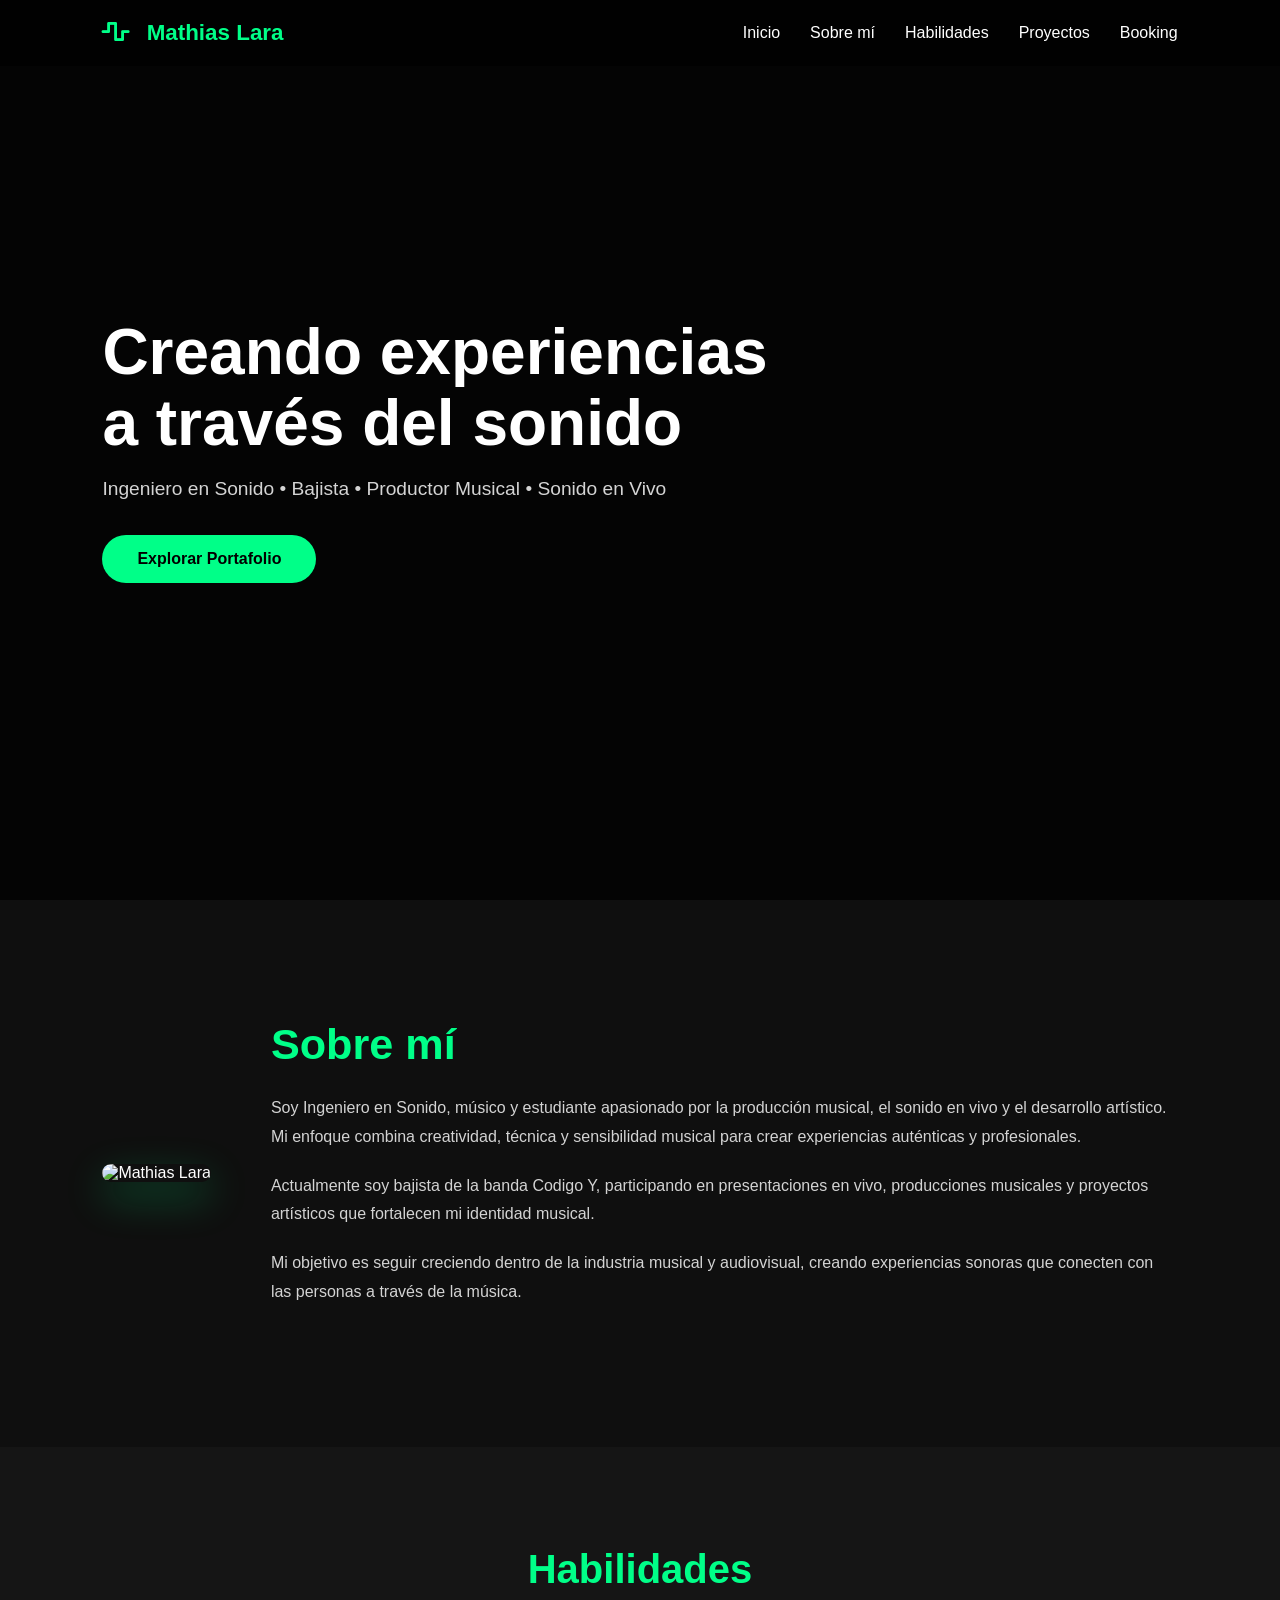
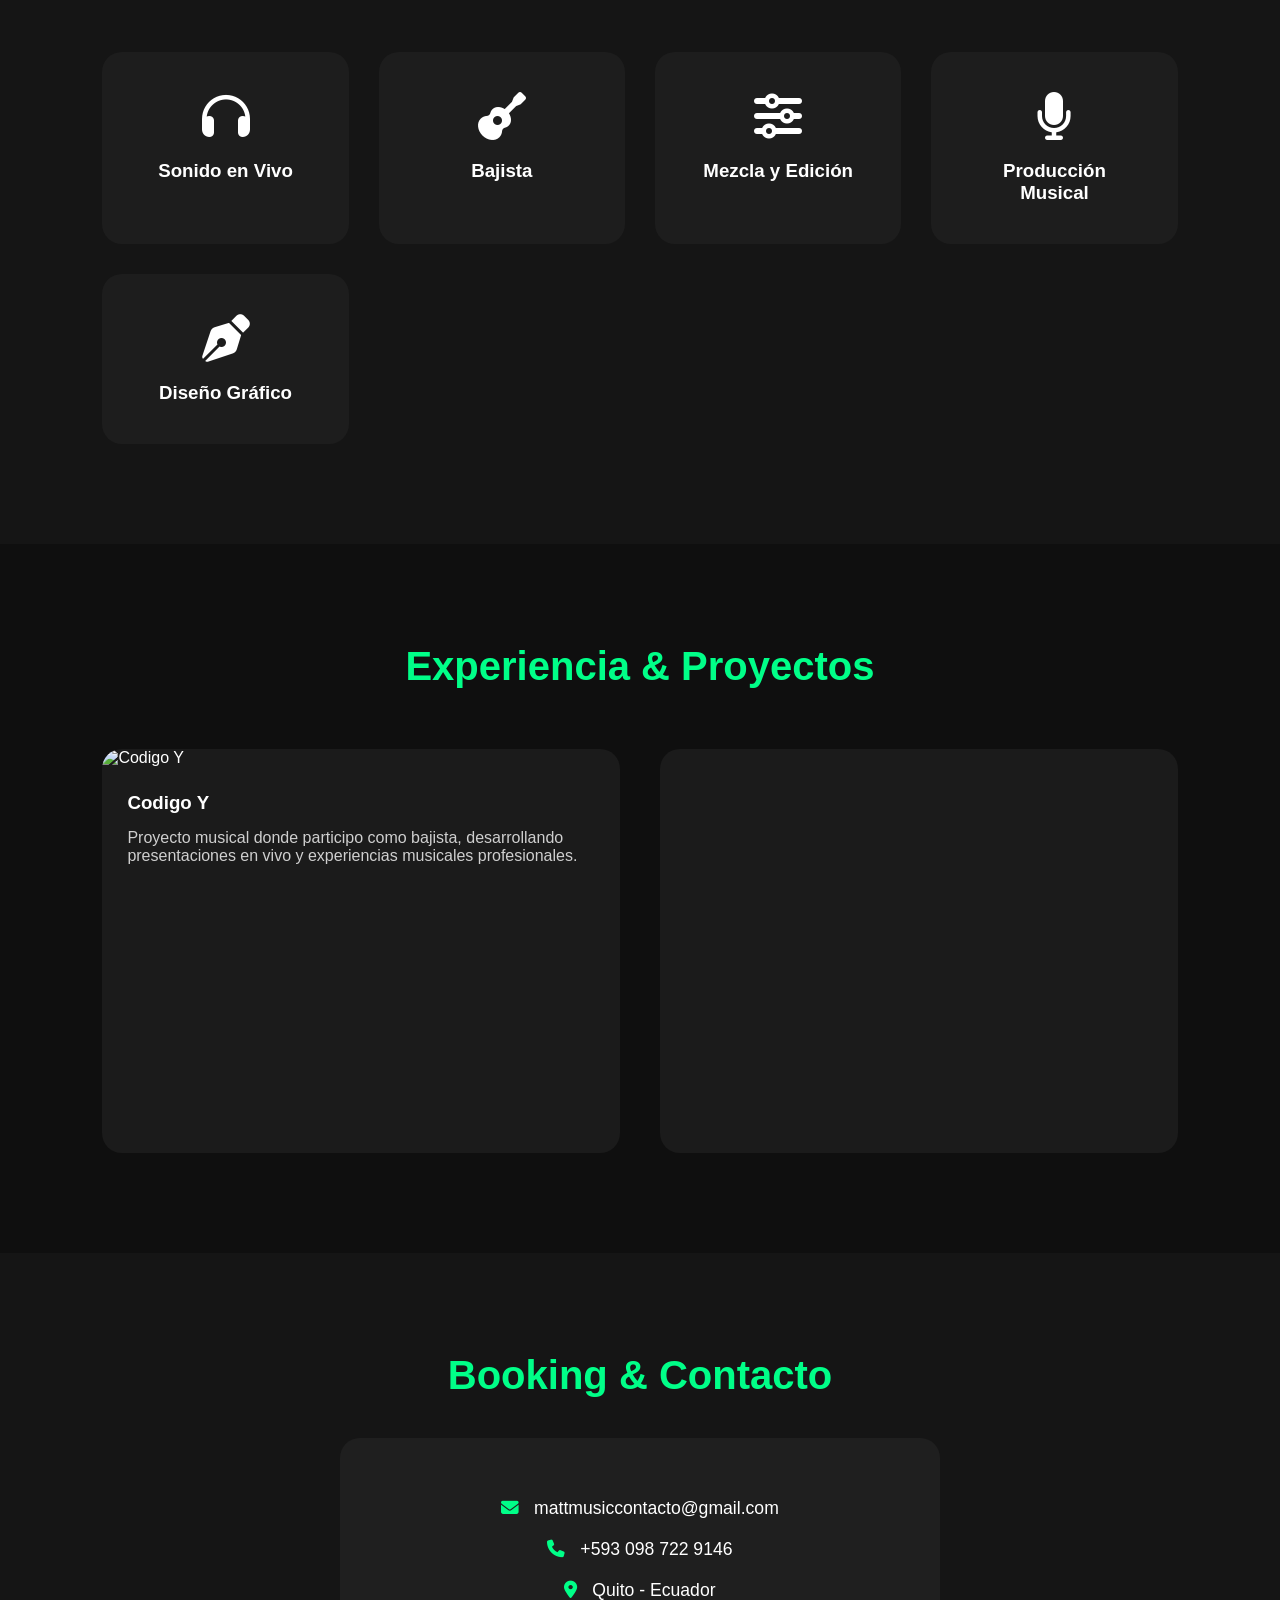
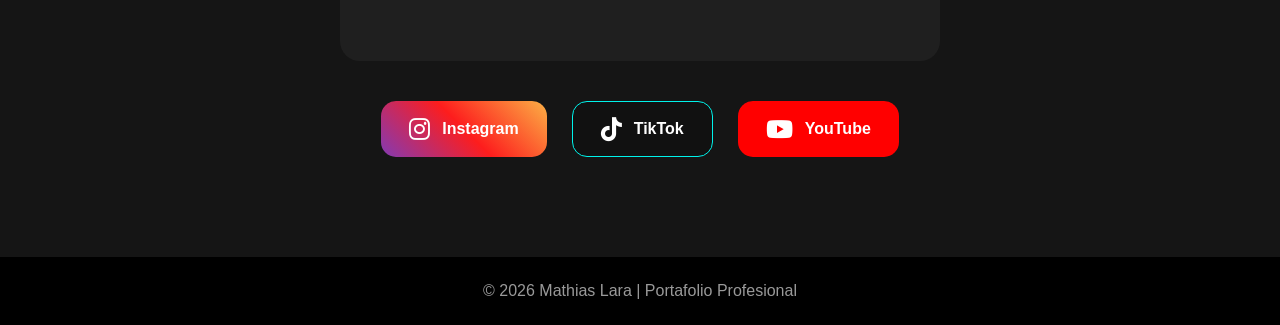
==== Index.html @ 3f1bfa64 "Pagina web" ====
<!DOCTYPE html>
<html lang="es">

<head>
  <meta charset="UTF-8" />
  <meta name="viewport" content="width=device-width, initial-scale=1.0" />

  <title>Mathias Lara | Portafolio Profesional</title>

  <!-- ICONOS -->
  <link rel="stylesheet"
    href="https://cdnjs.cloudflare.com/ajax/libs/font-awesome/6.5.1/css/all.min.css" />

  <!-- CSS -->
  <link rel="stylesheet" href="style.css" />
</head>

<body>

  <!-- NAVBAR -->
  <header class="navbar">

    <div class="logo">
      <i class="fa-solid fa-wave-square"></i>
      <span>Mathias Lara</span>
    </div>

    <nav>
      <ul id="menu">

        <li><a href="#inicio">Inicio</a></li>
        <li><a href="#sobre">Sobre mí</a></li>
        <li><a href="#habilidades">Habilidades</a></li>
        <li><a href="#proyectos">Proyectos</a></li>
        <li><a href="#contacto">Booking</a></li>

      </ul>
    </nav>

    <!-- MENU MOBILE -->
    <div class="menu-toggle" id="menu-toggle">
      <i class="fa-solid fa-bars"></i>
    </div>

  </header>

  <!-- HERO -->
  <section class="hero" id="inicio">

    <div class="overlay"></div>

    <div class="hero-content">

      <h1>Creando experiencias a través del sonido</h1>

      <p>
        Ingeniero en Sonido • Bajista • Productor Musical • Sonido en Vivo
      </p>

      <a href="#proyectos" class="btn">
        Explorar Portafolio
      </a>

    </div>

  </section>

  <!-- SOBRE MI -->
  <section class="about" id="sobre">

    <div class="about-image">

      <img
        src="https://res.cloudinary.com/da77ibnzb/image/upload/q_auto/f_auto/v1779986768/IMG_20260525_172858_390_bnqkyi.webp"
        alt="Mathias Lara">

    </div>

    <div class="about-text">

      <h2>Sobre mí</h2>

      <p>
        Soy Ingeniero en Sonido, músico y estudiante apasionado por la
        producción musical, el sonido en vivo y el desarrollo artístico.
        Mi enfoque combina creatividad, técnica y sensibilidad musical
        para crear experiencias auténticas y profesionales.
      </p>

      <p>
        Actualmente soy bajista de la banda Codigo Y, participando
        en presentaciones en vivo, producciones musicales y proyectos
        artísticos que fortalecen mi identidad musical.
      </p>

      <p>
        Mi objetivo es seguir creciendo dentro de la industria musical
        y audiovisual, creando experiencias sonoras que conecten con
        las personas a través de la música.
      </p>

    </div>

  </section>

  <!-- HABILIDADES -->
  <section class="skills-section" id="habilidades">

    <h2>Habilidades</h2>

    <div class="skills">

      <div class="card">
        <i class="fa-solid fa-headphones"></i>
        <h3>Sonido en Vivo</h3>
      </div>

      <div class="card">
        <i class="fa-solid fa-guitar"></i>
        <h3>Bajista</h3>
      </div>

      <div class="card">
        <i class="fa-solid fa-sliders"></i>
        <h3>Mezcla y Edición</h3>
      </div>

      <div class="card">
        <i class="fa-solid fa-microphone"></i>
        <h3>Producción Musical</h3>
      </div>

      <div class="card">
        <i class="fa-solid fa-pen-nib"></i>
        <h3>Diseño Gráfico</h3>
      </div>

    </div>

  </section>

  <!-- PROYECTOS -->
  <section class="projects" id="proyectos">

    <h2>Experiencia & Proyectos</h2>

    <div class="project-container">

      <!-- CARD 1 -->
      <div class="project-card">

        <img
          src="https://res.cloudinary.com/da77ibnzb/image/upload/q_auto/f_auto/v1779986769/IMG_2193_uftrvx.jpg"
          alt="Codigo Y">

        <div class="project-info">

          <h3>Codigo Y</h3>

          <p>
            Proyecto musical donde participo como bajista,
            desarrollando presentaciones en vivo y experiencias
            musicales profesionales.
          </p>

        </div>

      </div>

      <!-- VIDEO -->
      <div class="project-card video-card">

        <iframe
          src="https://www.youtube.com/embed/Nsy9XnANJlo"
          title="YouTube video player"
          frameborder="0"
          allowfullscreen>
        </iframe>

      </div>

    </div>

  </section>

  <!-- CONTACTO -->
  <section class="contact" id="contacto">

    <h2>Booking & Contacto</h2>

    <div class="contact-box">

      <p>
        <i class="fa-solid fa-envelope"></i>
        mattmusiccontacto@gmail.com
      </p>

      <p>
        <i class="fa-solid fa-phone"></i>
        +593 098 722 9146
      </p>

      <p>
        <i class="fa-solid fa-location-dot"></i>
        Quito - Ecuador
      </p>

    </div>

    <!-- REDES -->
    <div class="socials">

      <a href="https://www.instagram.com/mathy_labeni?igsh=MW1oMDUxaHg4bzRxdA=="
        target="_blank"
        class="social instagram">

        <i class="fa-brands fa-instagram"></i>
        <span>Instagram</span>

      </a>

      <a href="https://www.tiktok.com/@mathy_labeni?_r=1&_t=ZS-96kM5FKEVtN"
        target="_blank"
        class="social tiktok">

        <i class="fa-brands fa-tiktok"></i>
        <span>TikTok</span>

      </a>

      <a href="https://youtube.com/@matt_sound?si=OAYqrcXUtnCX9LEP"
        target="_blank"
        class="social youtube">

        <i class="fa-brands fa-youtube"></i>
        <span>YouTube</span>

      </a>

    </div>

  </section>

  <!-- FOOTER -->
  <footer>

    <p>
      © 2026 Mathias Lara | Portafolio Profesional
    </p>

  </footer>

  <!-- JS -->
  <script src="script.js"></script>

</body>

</html>
---- style.css ----
/* RESET */

*{
  margin:0;
  padding:0;
  box-sizing:border-box;
  font-family:'Segoe UI', sans-serif;
}

html{
  scroll-behavior:smooth;
}

body{
  background:#0f0f0f;
  color:white;
  overflow-x:hidden;
}

/* NAVBAR */

.navbar{
  position:fixed;
  top:0;
  left:0;
  width:100%;
  display:flex;
  justify-content:space-between;
  align-items:center;
  padding:20px 8%;
  z-index:1000;
  background:rgba(0,0,0,0.6);
  backdrop-filter:blur(10px);
}

.logo{
  font-size:1.4rem;
  font-weight:bold;
  color:#00ff88;
}

.logo i{
  margin-right:10px;
}

nav ul{
  display:flex;
  gap:30px;
  list-style:none;
}

nav ul li a{
  text-decoration:none;
  color:white;
  font-weight:500;
  transition:0.3s;
}

nav ul li a:hover{
  color:#00ff88;
}

/* MENU MOBILE */

.menu-toggle{
  display:none;
  font-size:1.6rem;
  cursor:pointer;
}

/* HERO */

.hero{
  height:100vh;

  background:
  linear-gradient(rgba(0,0,0,0.75),
  rgba(0,0,0,0.75)),

  url('https://res.cloudinary.com/da77ibnzb/image/upload/q_auto/f_auto/v1779986769/IMG_2193_uftrvx.jpg');

  background-size:cover;
  background-position:center;
  display:flex;
  align-items:center;
  padding:0 8%;
}

.hero-content{
  max-width:700px;
}

.hero h1{
  font-size:4rem;
  margin-bottom:20px;
  line-height:1.1;
}

.hero p{
  font-size:1.2rem;
  color:#d4d4d4;
  margin-bottom:35px;
}

.btn{
  display:inline-block;
  padding:15px 35px;
  border-radius:50px;
  background:#00ff88;
  color:black;
  text-decoration:none;
  font-weight:bold;
  transition:0.3s;
}

.btn:hover{
  transform:translateY(-5px);
  background:white;
}

/* ABOUT */

.about{
  padding:120px 8%;
  display:flex;
  align-items:center;
  gap:60px;
  flex-wrap:wrap;
}

.about-image img{
  width:350px;
  border-radius:20px;
  box-shadow:0 15px 40px rgba(0,255,136,0.3);
}

.about-text{
  flex:1;
}

.about-text h2{
  font-size:2.7rem;
  color:#00ff88;
  margin-bottom:25px;
}

.about-text p{
  color:#d3d3d3;
  line-height:1.8;
  margin-bottom:20px;
}

/* SKILLS */

.skills-section{
  background:#151515;
  padding:100px 8%;
}

.skills-section h2{
  text-align:center;
  margin-bottom:60px;
  color:#00ff88;
  font-size:2.5rem;
}

.skills{
  display:grid;
  grid-template-columns:repeat(auto-fit,minmax(220px,1fr));
  gap:30px;
}

.card{
  background:#1d1d1d;
  padding:40px;
  border-radius:20px;
  text-align:center;
  transition:0.4s;
}

.card:hover{
  transform:translateY(-10px);
  background:#00ff88;
  color:black;
}

.card i{
  font-size:3rem;
  margin-bottom:20px;
}

/* PROJECTS */

.projects{
  padding:100px 8%;
}

.projects h2{
  text-align:center;
  margin-bottom:60px;
  color:#00ff88;
  font-size:2.5rem;
}

.project-container{
  display:grid;
  grid-template-columns:repeat(auto-fit,minmax(350px,1fr));
  gap:40px;
}

.project-card{
  background:#1b1b1b;
  border-radius:20px;
  overflow:hidden;
  transition:0.4s;
}

.project-card:hover{
  transform:translateY(-10px);
}

.project-card img{
  width:100%;
  height:300px;
  object-fit:cover;
}

.project-info{
  padding:25px;
}

.project-info h3{
  margin-bottom:15px;
}

.project-info p{
  color:#cfcfcf;
}

.video-card iframe{
  width:100%;
  height:100%;
  min-height:400px;
}

/* CONTACTO */

.contact{
  background:#151515;
  padding:100px 8%;
  text-align:center;
}

.contact h2{
  color:#00ff88;
  margin-bottom:40px;
  font-size:2.5rem;
}

.contact-box{
  max-width:600px;
  margin:auto;
  background:#1f1f1f;
  padding:40px;
  border-radius:20px;
}

.contact-box p{
  margin:20px 0;
  font-size:1.1rem;
}

.contact-box i{
  color:#00ff88;
  margin-right:10px;
}

/* REDES */

.socials{
  margin-top:40px;
  display:flex;
  justify-content:center;
  gap:25px;
  flex-wrap:wrap;
}

.social{
  display:flex;
  align-items:center;
  gap:12px;
  padding:15px 28px;
  border-radius:15px;
  text-decoration:none;
  color:white;
  font-weight:bold;
  transition:0.4s;
}

.social i{
  font-size:1.5rem;
}

/* INSTAGRAM */

.instagram{
  background:linear-gradient(
  45deg,
  #833ab4,
  #fd1d1d,
  #fcb045);
}

.instagram:hover{
  transform:translateY(-5px) scale(1.05);
  box-shadow:0 10px 25px rgba(255,0,128,0.4);
}

/* TIKTOK */

.tiktok{
  background:#111;
  border:1px solid #00f2ea;
}

.tiktok:hover{
  transform:translateY(-5px) scale(1.05);
  box-shadow:0 10px 25px rgba(0,242,234,0.4);
}

/* YOUTUBE */

.youtube{
  background:#ff0000;
}

.youtube:hover{
  transform:translateY(-5px) scale(1.05);
  box-shadow:0 10px 25px rgba(255,0,0,0.4);
}

/* FOOTER */

footer{
  text-align:center;
  padding:25px;
  background:black;
  color:#999;
}

/* RESPONSIVE */

@media(max-width:900px){

  .menu-toggle{
    display:block;
  }

  nav ul{
    position:absolute;
    top:80px;
    right:-100%;
    width:250px;
    height:100vh;
    background:#111;
    flex-direction:column;
    padding:40px;
    transition:0.5s;
  }

  nav ul.active{
    right:0;
  }

  .hero h1{
    font-size:2.5rem;
  }

  .about{
    text-align:center;
    justify-content:center;
  }

  .about-image img{
    width:100%;
    max-width:350px;
  }

}
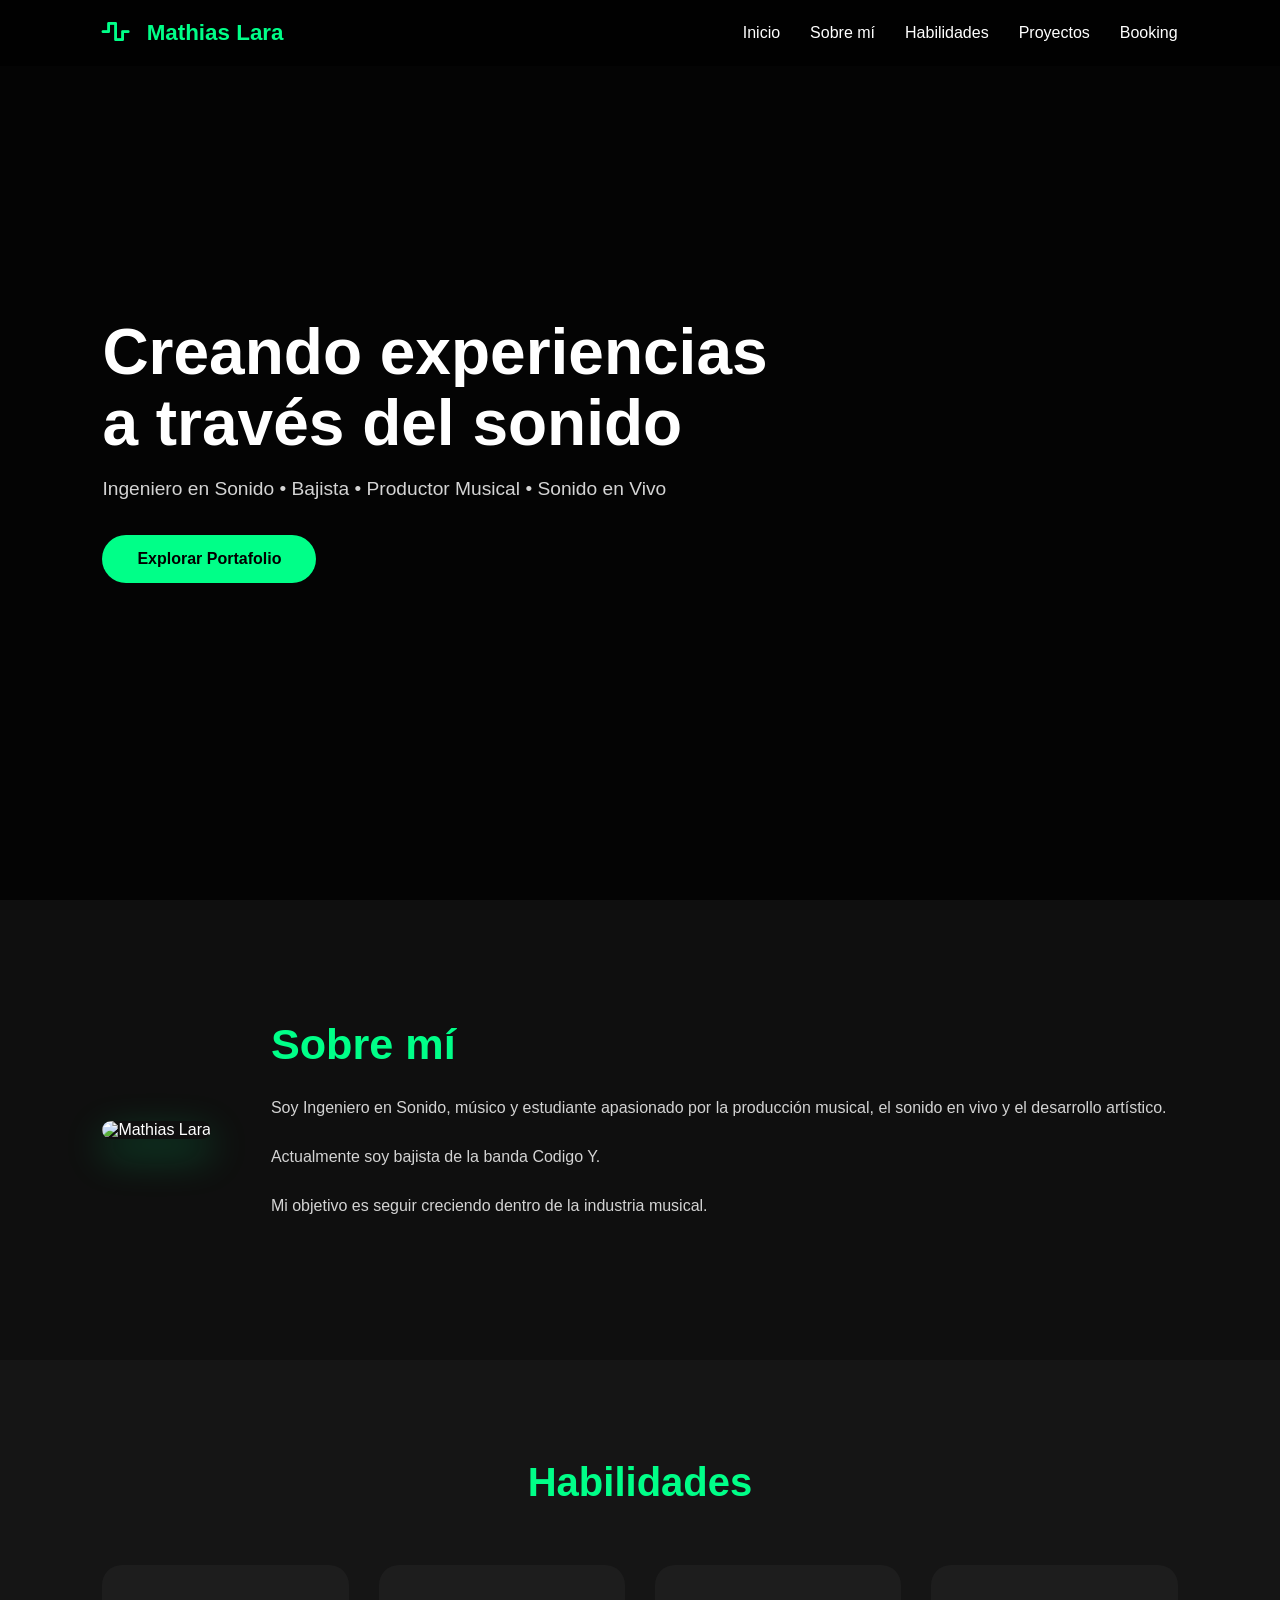
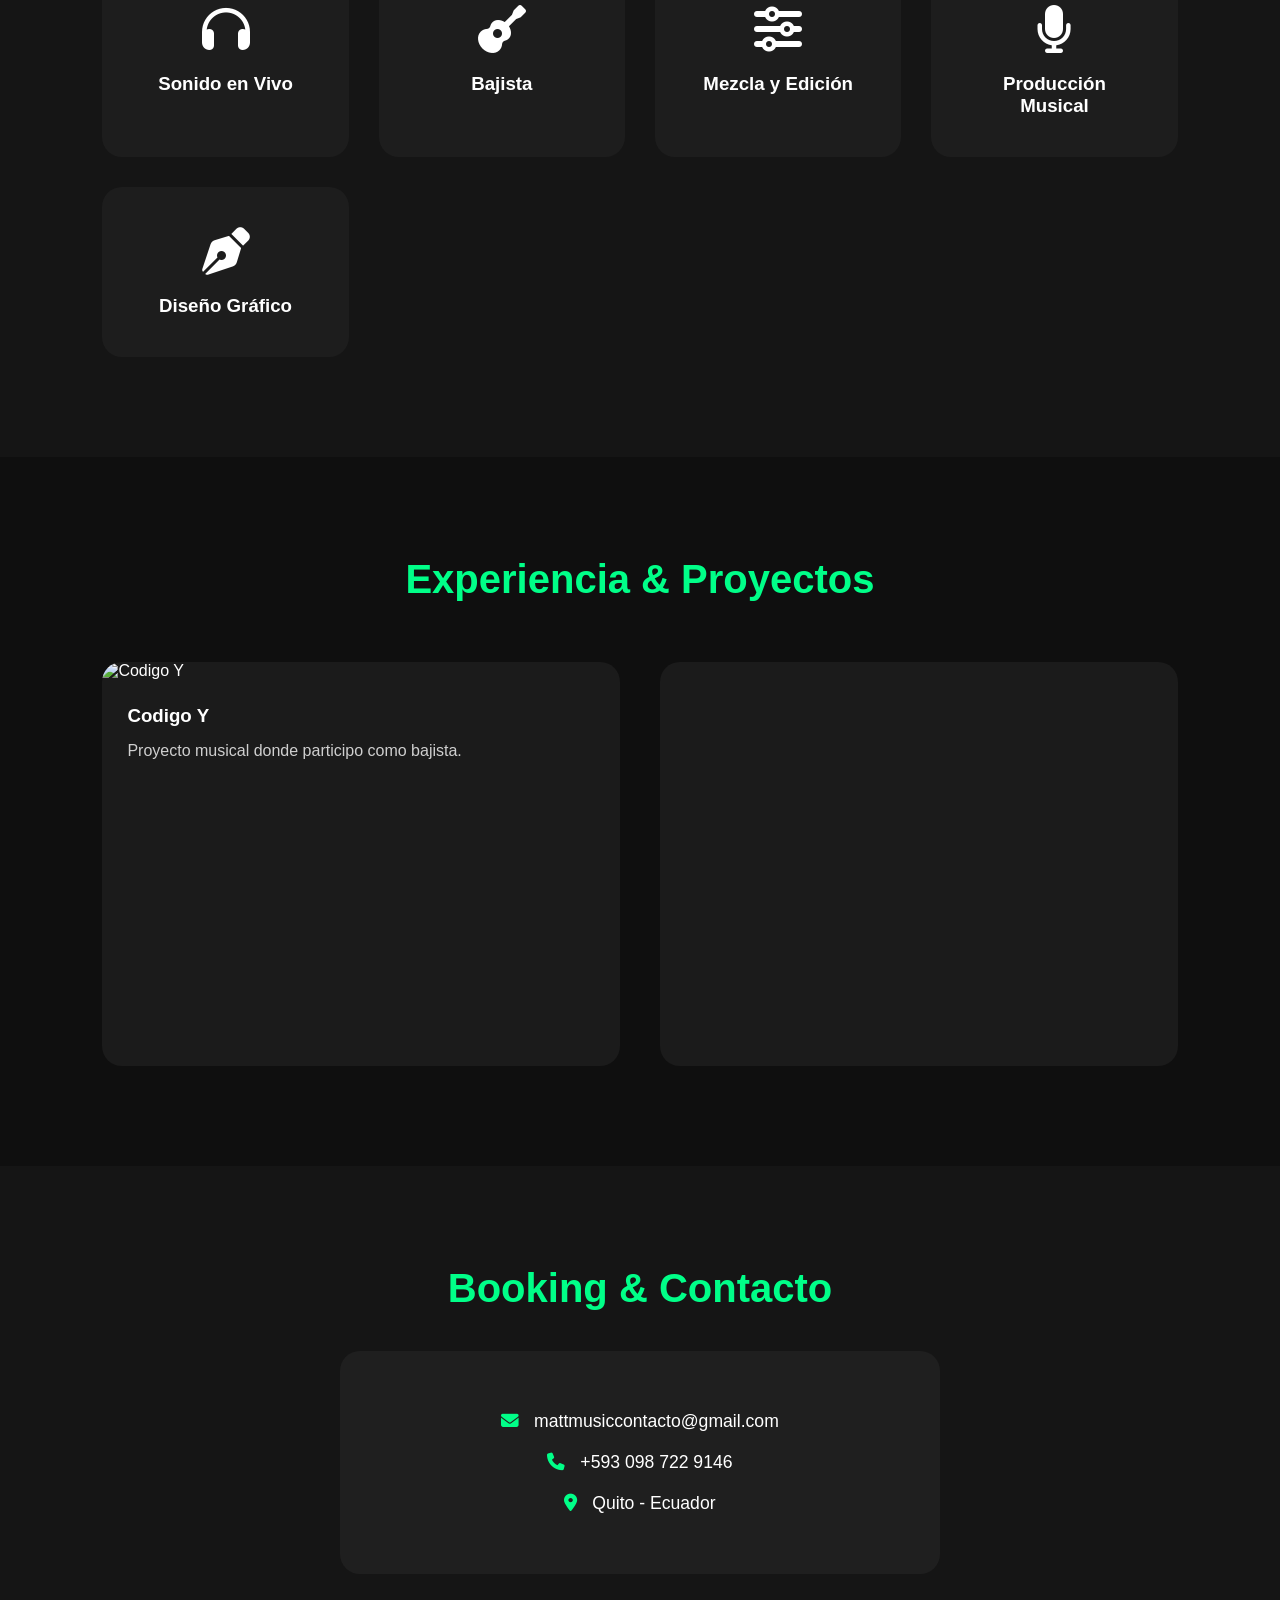
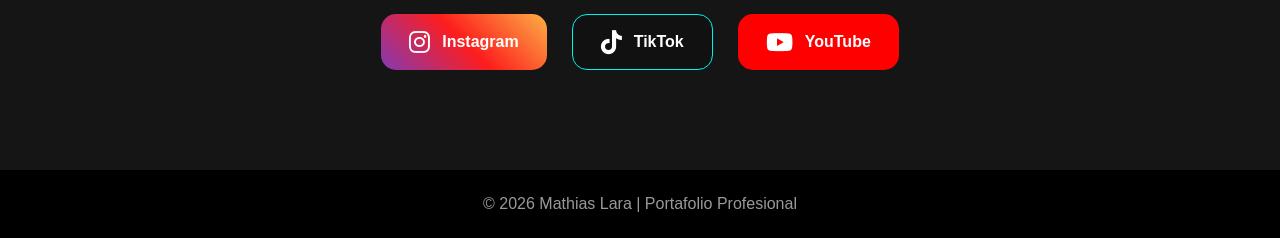
==== commit feaf8c37: "Proyecto Modularizado" ====
--- a/Index.html
+++ b/Index.html
@@ -2,256 +2,41 @@
 <html lang="es">
 
 <head>
-  <meta charset="UTF-8" />
-  <meta name="viewport" content="width=device-width, initial-scale=1.0" />
+
+  <meta charset="UTF-8">
+  <meta name="viewport" content="width=device-width, initial-scale=1.0">
 
   <title>Mathias Lara | Portafolio Profesional</title>
 
-  <!-- ICONOS -->
   <link rel="stylesheet"
-    href="https://cdnjs.cloudflare.com/ajax/libs/font-awesome/6.5.1/css/all.min.css" />
+    href="https://cdnjs.cloudflare.com/ajax/libs/font-awesome/6.5.1/css/all.min.css">
 
-  <!-- CSS -->
-  <link rel="stylesheet" href="style.css" />
+  <link rel="stylesheet" href="./css/main.css">
+
 </head>
 
 <body>
 
-  <!-- NAVBAR -->
-  <header class="navbar">
+  <div id="navbar-container"></div>
 
-    <div class="logo">
-      <i class="fa-solid fa-wave-square"></i>
-      <span>Mathias Lara</span>
-    </div>
+  <main>
 
-    <nav>
-      <ul id="menu">
+    <div id="hero-container"></div>
 
-        <li><a href="#inicio">Inicio</a></li>
-        <li><a href="#sobre">Sobre mí</a></li>
-        <li><a href="#habilidades">Habilidades</a></li>
-        <li><a href="#proyectos">Proyectos</a></li>
-        <li><a href="#contacto">Booking</a></li>
+    <div id="about-container"></div>
 
-      </ul>
-    </nav>
+    <div id="skills-container"></div>
 
-    <!-- MENU MOBILE -->
-    <div class="menu-toggle" id="menu-toggle">
-      <i class="fa-solid fa-bars"></i>
-    </div>
+    <div id="projects-container"></div>
 
-  </header>
+    <div id="contact-container"></div>
 
-  <!-- HERO -->
-  <section class="hero" id="inicio">
+  </main>
 
-    <div class="overlay"></div>
+  <div id="footer-container"></div>
 
-    <div class="hero-content">
-
-      <h1>Creando experiencias a través del sonido</h1>
-
-      <p>
-        Ingeniero en Sonido • Bajista • Productor Musical • Sonido en Vivo
-      </p>
-
-      <a href="#proyectos" class="btn">
-        Explorar Portafolio
-      </a>
-
-    </div>
-
-  </section>
-
-  <!-- SOBRE MI -->
-  <section class="about" id="sobre">
-
-    <div class="about-image">
-
-      <img
-        src="https://res.cloudinary.com/da77ibnzb/image/upload/q_auto/f_auto/v1779986768/IMG_20260525_172858_390_bnqkyi.webp"
-        alt="Mathias Lara">
-
-    </div>
-
-    <div class="about-text">
-
-      <h2>Sobre mí</h2>
-
-      <p>
-        Soy Ingeniero en Sonido, músico y estudiante apasionado por la
-        producción musical, el sonido en vivo y el desarrollo artístico.
-        Mi enfoque combina creatividad, técnica y sensibilidad musical
-        para crear experiencias auténticas y profesionales.
-      </p>
-
-      <p>
-        Actualmente soy bajista de la banda Codigo Y, participando
-        en presentaciones en vivo, producciones musicales y proyectos
-        artísticos que fortalecen mi identidad musical.
-      </p>
-
-      <p>
-        Mi objetivo es seguir creciendo dentro de la industria musical
-        y audiovisual, creando experiencias sonoras que conecten con
-        las personas a través de la música.
-      </p>
-
-    </div>
-
-  </section>
-
-  <!-- HABILIDADES -->
-  <section class="skills-section" id="habilidades">
-
-    <h2>Habilidades</h2>
-
-    <div class="skills">
-
-      <div class="card">
-        <i class="fa-solid fa-headphones"></i>
-        <h3>Sonido en Vivo</h3>
-      </div>
-
-      <div class="card">
-        <i class="fa-solid fa-guitar"></i>
-        <h3>Bajista</h3>
-      </div>
-
-      <div class="card">
-        <i class="fa-solid fa-sliders"></i>
-        <h3>Mezcla y Edición</h3>
-      </div>
-
-      <div class="card">
-        <i class="fa-solid fa-microphone"></i>
-        <h3>Producción Musical</h3>
-      </div>
-
-      <div class="card">
-        <i class="fa-solid fa-pen-nib"></i>
-        <h3>Diseño Gráfico</h3>
-      </div>
-
-    </div>
-
-  </section>
-
-  <!-- PROYECTOS -->
-  <section class="projects" id="proyectos">
-
-    <h2>Experiencia & Proyectos</h2>
-
-    <div class="project-container">
-
-      <!-- CARD 1 -->
-      <div class="project-card">
-
-        <img
-          src="https://res.cloudinary.com/da77ibnzb/image/upload/q_auto/f_auto/v1779986769/IMG_2193_uftrvx.jpg"
-          alt="Codigo Y">
-
-        <div class="project-info">
-
-          <h3>Codigo Y</h3>
-
-          <p>
-            Proyecto musical donde participo como bajista,
-            desarrollando presentaciones en vivo y experiencias
-            musicales profesionales.
-          </p>
-
-        </div>
-
-      </div>
-
-      <!-- VIDEO -->
-      <div class="project-card video-card">
-
-        <iframe
-          src="https://www.youtube.com/embed/Nsy9XnANJlo"
-          title="YouTube video player"
-          frameborder="0"
-          allowfullscreen>
-        </iframe>
-
-      </div>
-
-    </div>
-
-  </section>
-
-  <!-- CONTACTO -->
-  <section class="contact" id="contacto">
-
-    <h2>Booking & Contacto</h2>
-
-    <div class="contact-box">
-
-      <p>
-        <i class="fa-solid fa-envelope"></i>
-        mattmusiccontacto@gmail.com
-      </p>
-
-      <p>
-        <i class="fa-solid fa-phone"></i>
-        +593 098 722 9146
-      </p>
-
-      <p>
-        <i class="fa-solid fa-location-dot"></i>
-        Quito - Ecuador
-      </p>
-
-    </div>
-
-    <!-- REDES -->
-    <div class="socials">
-
-      <a href="https://www.instagram.com/mathy_labeni?igsh=MW1oMDUxaHg4bzRxdA=="
-        target="_blank"
-        class="social instagram">
-
-        <i class="fa-brands fa-instagram"></i>
-        <span>Instagram</span>
-
-      </a>
-
-      <a href="https://www.tiktok.com/@mathy_labeni?_r=1&_t=ZS-96kM5FKEVtN"
-        target="_blank"
-        class="social tiktok">
-
-        <i class="fa-brands fa-tiktok"></i>
-        <span>TikTok</span>
-
-      </a>
-
-      <a href="https://youtube.com/@matt_sound?si=OAYqrcXUtnCX9LEP"
-        target="_blank"
-        class="social youtube">
-
-        <i class="fa-brands fa-youtube"></i>
-        <span>YouTube</span>
-
-      </a>
-
-    </div>
-
-  </section>
-
-  <!-- FOOTER -->
-  <footer>
-
-    <p>
-      © 2026 Mathias Lara | Portafolio Profesional
-    </p>
-
-  </footer>
-
-  <!-- JS -->
-  <script src="script.js"></script>
+  <script src="./js/loadComponents.js"></script>
+  <script type="module" src="./js/main.js"></script>
 
 </body>
 
--- a/css/main.css
+++ b/css/main.css
@@ -0,0 +1,27 @@
+@import url("./navbar.css");
+@import url("./hero.css");
+@import url("./about.css");
+@import url("./skills.css");
+@import url("./projects.css");
+@import url("./contact.css");
+@import url("./footer.css");
+@import url("./responsive.css");
+
+/* RESET */
+
+*{
+  margin:0;
+  padding:0;
+  box-sizing:border-box;
+  font-family:'Segoe UI', sans-serif;
+}
+
+html{
+  scroll-behavior:smooth;
+}
+
+body{
+  background:#0f0f0f;
+  color:white;
+  overflow-x:hidden;
+}
